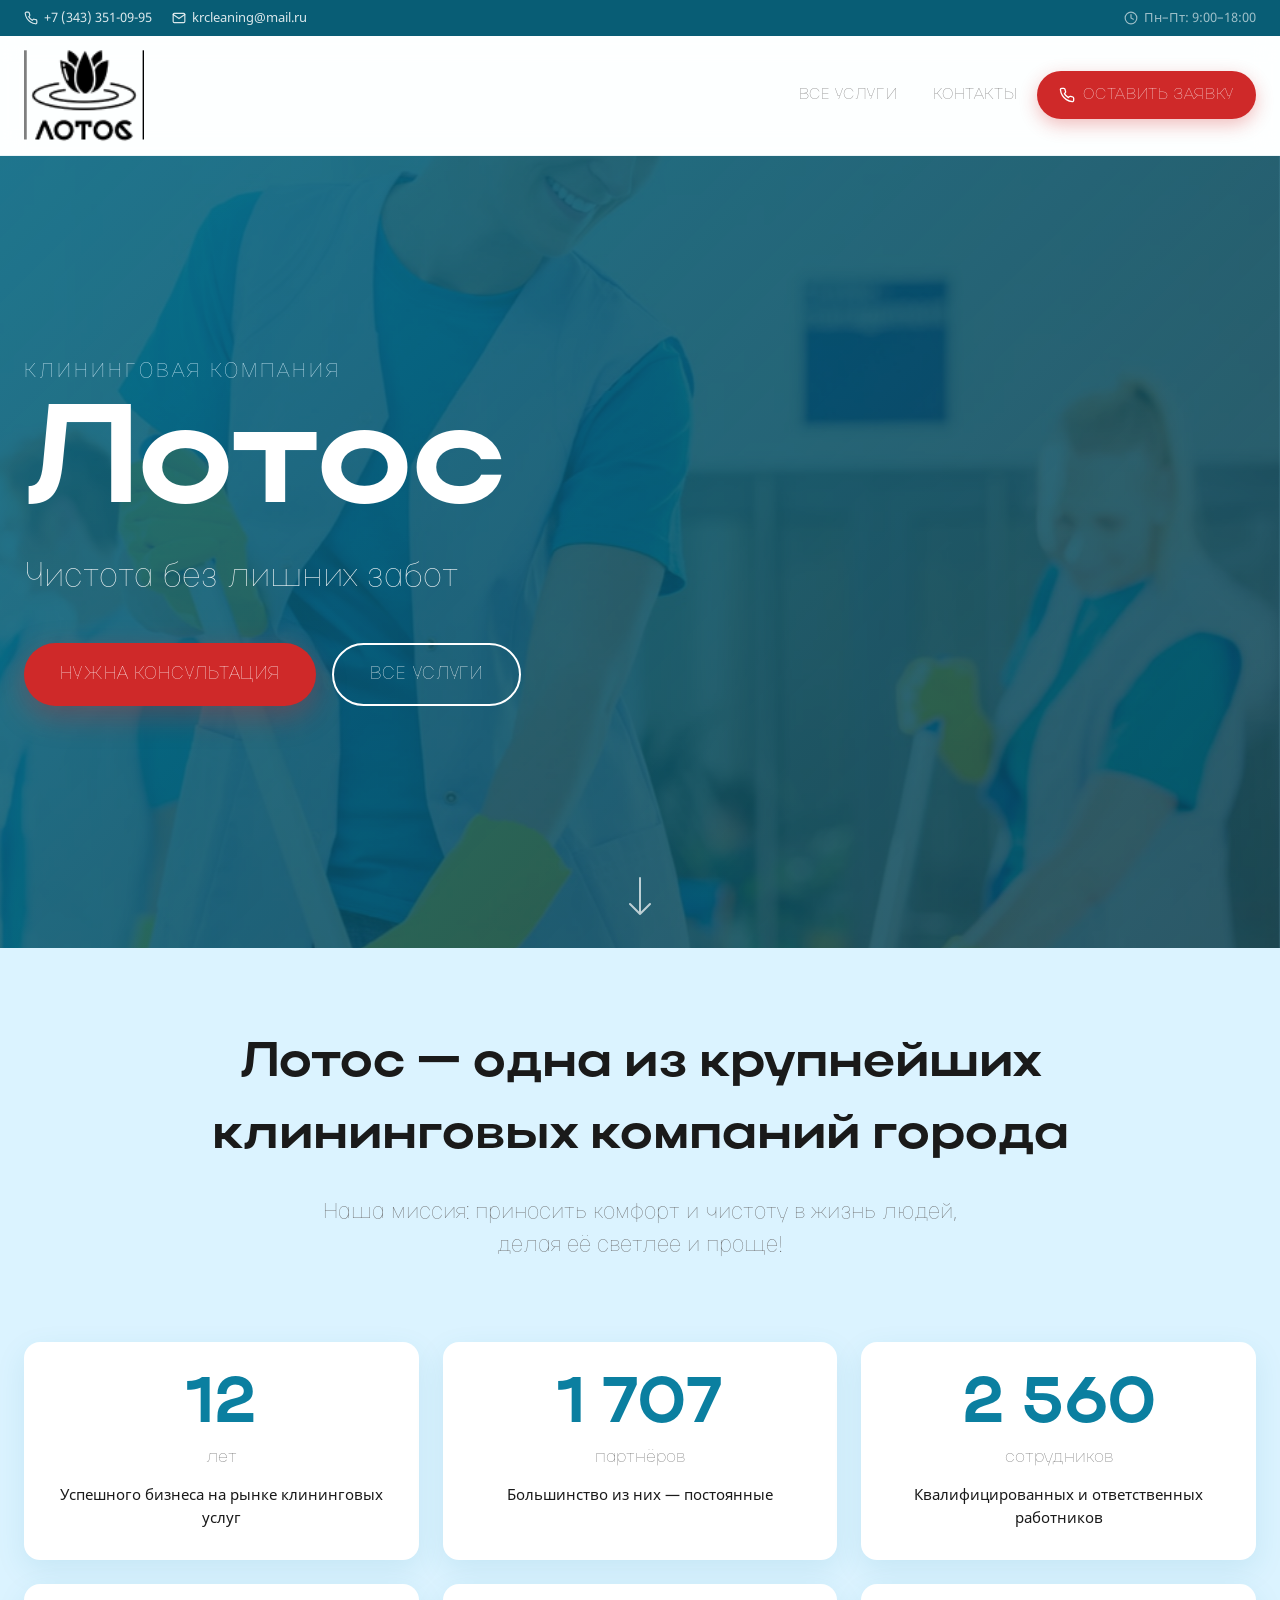
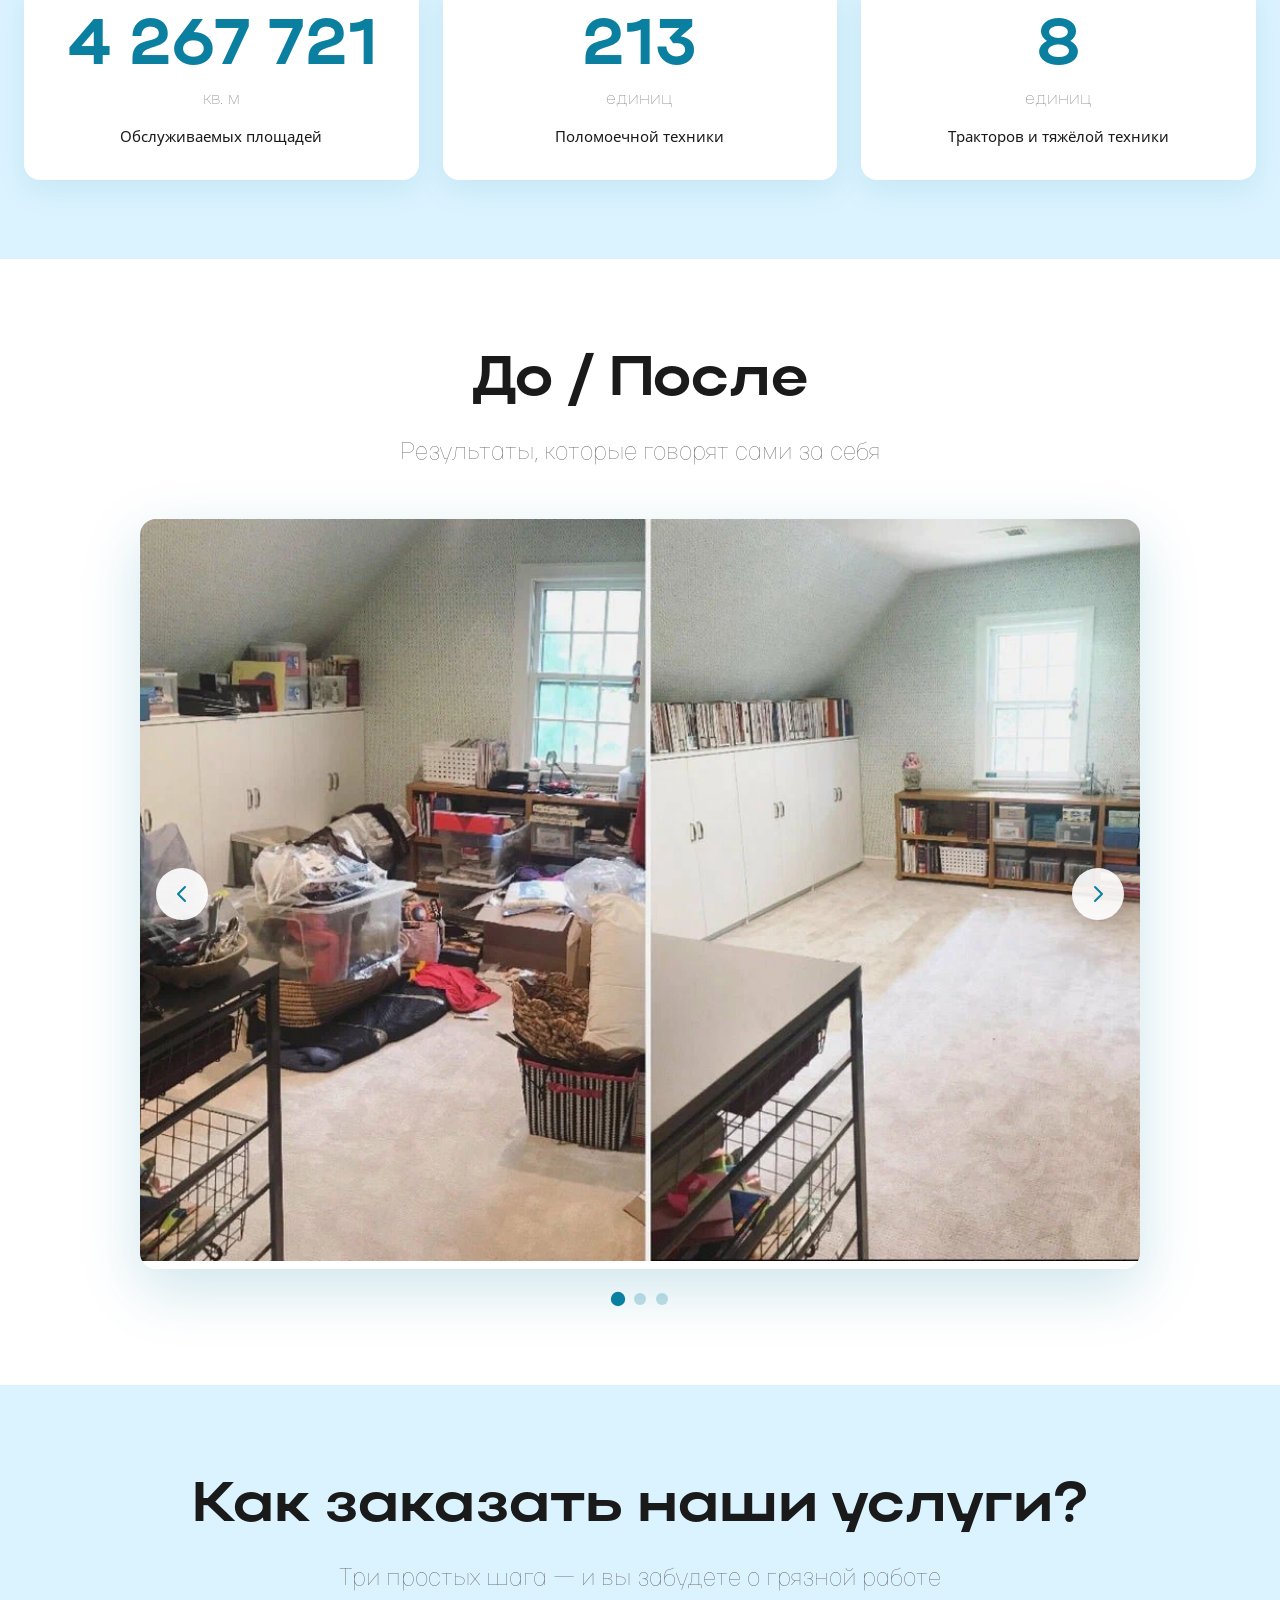
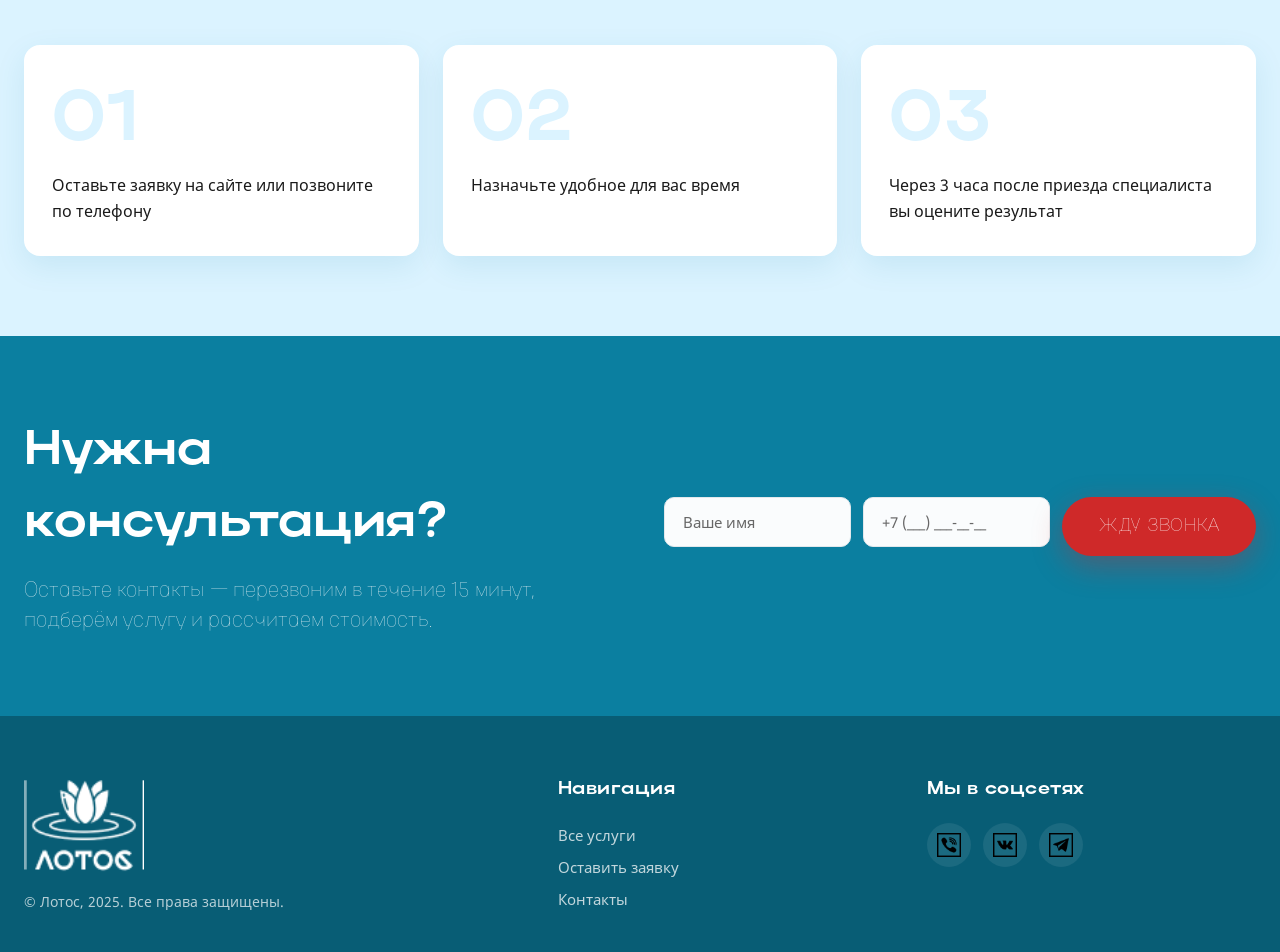
==== index.html @ 022046f8 "Первый коммит: структура проекта" ====
<!DOCTYPE html>
<html lang="ru">
<head>
  <meta charset="UTF-8">
  <meta name="viewport" content="width=device-width, initial-scale=1.0">
  <title>Лотос — клининговая компания</title>
  <meta name="description" content="Клининговая компания «Лотос» — профессиональная уборка квартир, офисов и коммерческих помещений. 15 лет на рынке.">
  <link rel="stylesheet" href="css/reset.css">
  <link rel="stylesheet" href="css/fonts.css">
  <link rel="stylesheet" href="css/style.css">
</head>
<body>

  <div class="topbar">
  <div class="container topbar__inner">
    <div class="topbar__group">
      <a class="topbar__item" href="tel:+73433510995">
        <svg width="14" height="14" viewBox="0 0 24 24" fill="none" xmlns="http://www.w3.org/2000/svg">
          <path d="M22 16.92v3a2 2 0 0 1-2.18 2 19.79 19.79 0 0 1-8.63-3.07 19.5 19.5 0 0 1-6-6 19.79 19.79 0 0 1-3.07-8.67A2 2 0 0 1 4.11 2h3a2 2 0 0 1 2 1.72c.13.96.37 1.9.72 2.81a2 2 0 0 1-.45 2.11L8.09 9.91a16 16 0 0 0 6 6l1.27-1.27a2 2 0 0 1 2.11-.45c.91.35 1.85.59 2.81.72A2 2 0 0 1 22 16.92z" stroke="currentColor" stroke-width="2" stroke-linecap="round" stroke-linejoin="round"/>
        </svg>
        <span>+7 (343) 351-09-95</span>
      </a>
      <a class="topbar__item" href="mailto:krcleaning@mail.ru">
        <svg width="14" height="14" viewBox="0 0 24 24" fill="none" xmlns="http://www.w3.org/2000/svg">
          <path d="M4 4h16c1.1 0 2 .9 2 2v12c0 1.1-.9 2-2 2H4c-1.1 0-2-.9-2-2V6c0-1.1.9-2 2-2z" stroke="currentColor" stroke-width="2" stroke-linecap="round" stroke-linejoin="round"/>
          <path d="M22 6l-10 7L2 6" stroke="currentColor" stroke-width="2" stroke-linecap="round" stroke-linejoin="round"/>
        </svg>
        <span>krcleaning@mail.ru</span>
      </a>
    </div>
    <div class="topbar__group topbar__group--right">
      <span class="topbar__item topbar__item--muted">
        <svg width="14" height="14" viewBox="0 0 24 24" fill="none" xmlns="http://www.w3.org/2000/svg">
          <circle cx="12" cy="12" r="10" stroke="currentColor" stroke-width="2"/>
          <path d="M12 6v6l4 2" stroke="currentColor" stroke-width="2" stroke-linecap="round" stroke-linejoin="round"/>
        </svg>
        <span>Пн–Пт: 9:00–18:00</span>
      </span>
    </div>
  </div>
</div>

<header class="header" data-header>
  <div class="header__inner container">
    <a class="header__logo" href="index.html">
      <img src="img/logo.png" alt="Лотос" width="120" height="44">
    </a>

    <button class="header__burger" type="button" aria-label="Открыть меню" data-burger>
      <span></span><span></span><span></span>
    </button>

    <nav class="header__nav nav" data-nav>
      <ul class="nav__list">
        <li class="nav__item"><a class="nav__link" href="services.html">Все услуги</a></li>
        <li class="nav__item"><a class="nav__link" href="contacts.html">Контакты</a></li>
        <li class="nav__item">
          <a class="nav__link nav__link--cta" href="requests.html">
            <svg width="16" height="16" viewBox="0 0 24 24" fill="none" xmlns="http://www.w3.org/2000/svg">
              <path d="M22 16.92v3a2 2 0 0 1-2.18 2 19.79 19.79 0 0 1-8.63-3.07 19.5 19.5 0 0 1-6-6 19.79 19.79 0 0 1-3.07-8.67A2 2 0 0 1 4.11 2h3a2 2 0 0 1 2 1.72c.13.96.37 1.9.72 2.81a2 2 0 0 1-.45 2.11L8.09 9.91a16 16 0 0 0 6 6l1.27-1.27a2 2 0 0 1 2.11-.45c.91.35 1.85.59 2.81.72A2 2 0 0 1 22 16.92z" stroke="currentColor" stroke-width="2" stroke-linecap="round" stroke-linejoin="round"/>
            </svg>
            Оставить заявку
          </a>
        </li>
      </ul>
    </nav>
  </div>
</header>

  <main>

    <!-- HERO -->
    <section class="hero">
      <div class="hero__bg" data-parallax></div>
      <div class="hero__overlay"></div>

      <div class="hero__inner container">
        <div class="hero__content">
          <p class="hero__label">Клининговая компания</p>
          <h1 class="hero__title">Лотос</h1>
          <p class="hero__subtitle">Чистота без лишних забот</p>

          <div class="hero__actions">
            <a class="btn btn--primary" href="requests.html">Нужна консультация</a>
            <a class="btn btn--outline" href="services.html">Все услуги</a>
          </div>
        </div>
      </div>

      <a class="hero__scroll" href="#about" aria-label="Листайте вниз">
        <svg width="24" height="40" viewBox="0 0 24 40" fill="none" xmlns="http://www.w3.org/2000/svg">
          <path d="M12 2V38M12 38L2 28M12 38L22 28" stroke="currentColor" stroke-width="2" stroke-linecap="round" stroke-linejoin="round"/>
        </svg>
      </a>
    </section>

    <!-- О КОМПАНИИ -->
    <section class="about" id="about" data-reveal>
      <div class="container">
        <h2 class="about__title">
          Лотос — одна из крупнейших клининговых компаний города
        </h2>
        <p class="about__mission">
          Наша миссия: приносить комфорт и чистоту в жизнь людей, делая её светлее и проще!
        </p>
      </div>
    </section>

    <!-- ЦИФРЫ -->
    <section class="stats" data-reveal>
      <div class="container">
        <div class="stats__grid">
          <div class="stats__item">
            <span class="stats__num" data-count="15">0</span>
            <span class="stats__suffix">лет</span>
            <p class="stats__text">Успешного бизнеса на рынке клининговых услуг</p>
          </div>
          <div class="stats__item">
            <span class="stats__num" data-count="2000">0</span>
            <span class="stats__suffix">партнёров</span>
            <p class="stats__text">Большинство из них — постоянные</p>
          </div>
          <div class="stats__item">
            <span class="stats__num" data-count="3000">0</span>
            <span class="stats__suffix">сотрудников</span>
            <p class="stats__text">Квалифицированных и ответственных работников</p>
          </div>
          <div class="stats__item">
            <span class="stats__num" data-count="5000000">0</span>
            <span class="stats__suffix">кв. м</span>
            <p class="stats__text">Обслуживаемых площадей</p>
          </div>
          <div class="stats__item">
            <span class="stats__num" data-count="250">0</span>
            <span class="stats__suffix">единиц</span>
            <p class="stats__text">Поломоечной техники</p>
          </div>
          <div class="stats__item">
            <span class="stats__num" data-count="10">0</span>
            <span class="stats__suffix">единиц</span>
            <p class="stats__text">Тракторов и тяжёлой техники</p>
          </div>
        </div>
      </div>
    </section>

    <!-- ДО / ПОСЛЕ -->
    <section class="cases" id="cases" data-reveal>
      <div class="container">
        <h2 class="section__title">До / После</h2>
        <p class="section__subtitle">Результаты, которые говорят сами за себя</p>

        <div class="slider" data-slider>
          <div class="slider__viewport">
            <div class="slider__track" data-slider-track>
              <div class="slider__slide">
                <img src="img/before-after-1.webp" alt="Результат уборки — пример 1" width="1200" height="600">
              </div>
              <div class="slider__slide">
                <img src="img/before-after-2.webp" alt="Результат уборки — пример 2" width="1200" height="600">
              </div>
              <div class="slider__slide">
                <img src="img/before-after-3.webp" alt="Результат уборки — пример 3" width="1200" height="600">
              </div>
            </div>

            <button class="slider__arrow slider__arrow--prev" type="button" aria-label="Назад" data-slider-prev>
              <svg width="20" height="20" viewBox="0 0 20 20" fill="none" xmlns="http://www.w3.org/2000/svg">
                <path d="M13 3L6 10L13 17" stroke="currentColor" stroke-width="2" stroke-linecap="round" stroke-linejoin="round"/>
              </svg>
            </button>
            <button class="slider__arrow slider__arrow--next" type="button" aria-label="Вперёд" data-slider-next>
              <svg width="20" height="20" viewBox="0 0 20 20" fill="none" xmlns="http://www.w3.org/2000/svg">
                <path d="M7 3L14 10L7 17" stroke="currentColor" stroke-width="2" stroke-linecap="round" stroke-linejoin="round"/>
              </svg>
            </button>
          </div>

          <div class="slider__dots" data-slider-dots>
            <button class="slider__dot slider__dot--active" type="button" data-slide="0" aria-label="Слайд 1"></button>
            <button class="slider__dot" type="button" data-slide="1" aria-label="Слайд 2"></button>
            <button class="slider__dot" type="button" data-slide="2" aria-label="Слайд 3"></button>
          </div>
        </div>
      </div>
    </section>

    <!-- КАК ЗАКАЗАТЬ -->
    <section class="steps" data-reveal>
      <div class="container">
        <h2 class="section__title">Как заказать наши услуги?</h2>
        <p class="section__subtitle">Три простых шага — и вы забудете о грязной работе</p>

        <ol class="steps__list">
          <li class="steps__item">
            <span class="steps__number">01</span>
            <p class="steps__text">
              Оставьте заявку на сайте или позвоните по телефону
            </p>
          </li>
          <li class="steps__item">
            <span class="steps__number">02</span>
            <p class="steps__text">
              Назначьте удобное для вас время
            </p>
          </li>
          <li class="steps__item">
            <span class="steps__number">03</span>
            <p class="steps__text">
              Через 3 часа после приезда специалиста вы оцените результат
            </p>
          </li>
        </ol>
      </div>
    </section>

    <!-- CTA -->
    <section class="cta" data-reveal>
      <div class="container">
        <div class="cta__inner">
          <div class="cta__content">
            <h2 class="cta__title">Нужна консультация?</h2>
            <p class="cta__text">
              Оставьте контакты — перезвоним в течение 15 минут, подберём услугу и рассчитаем стоимость.
            </p>
          </div>

          <form class="cta__form form form--inline" id="callbackForm" novalidate>
            <div class="form__field">
              <input class="form__input" type="text" name="name" placeholder="Ваше имя" autocomplete="name" required>
            </div>
            <div class="form__field">
              <input class="form__input" type="tel" name="phone" placeholder="+7 (___) ___-__-__" autocomplete="tel" required>
            </div>
            <button class="btn btn--primary cta__submit" type="submit">Жду звонка</button>
            <p class="form__message" data-form-message hidden></p>
          </form>
        </div>
      </div>
    </section>

  </main>

  <footer class="footer">
    <div class="container footer__inner">
      <div class="footer__col">
        <a class="footer__logo" href="index.html">
          <img src="img/logo.png" alt="Лотос" width="120" height="52">
        </a>
        <p class="footer__copy">© Лотос, 2025. Все права защищены.</p>
      </div>

      <div class="footer__col">
        <h3 class="footer__heading">Навигация</h3>
        <ul class="footer__list">
          <li><a href="services.html">Все услуги</a></li>
          <li><a href="requests.html">Оставить заявку</a></li>
          <li><a href="contacts.html">Контакты</a></li>
        </ul>
      </div>

      <div class="footer__col">
        <h3 class="footer__heading">Мы в соцсетях</h3>
        <div class="footer__socials">
          <a class="footer__social" href="#" aria-label="WhatsApp">
            <img src="img/whatsapp.png" alt="" width="28" height="28">
          </a>
          <a class="footer__social" href="#" aria-label="ВКонтакте">
            <img src="img/vk.png" alt="" width="28" height="28">
          </a>
          <a class="footer__social" href="#" aria-label="Telegram">
            <img src="img/telegram.png" alt="" width="28" height="28">
          </a>
        </div>
      </div>
    </div>
  </footer>

  <button class="to-top" type="button" aria-label="Наверх" data-to-top>
    <svg width="20" height="20" viewBox="0 0 20 20" fill="none" xmlns="http://www.w3.org/2000/svg">
      <path d="M10 17V3M10 3L3 10M10 3L17 10" stroke="currentColor" stroke-width="2" stroke-linecap="round" stroke-linejoin="round"/>
    </svg>
  </button>

  <script src="js/main.js"></script>
</body>
</html>
---- css/fonts.css ----
@font-face {
  font-family: "Actay Wide";
  src: url("../fonts/actay-wide-bold.otf") format("opentype");
  font-weight: 700;
  font-style: normal;
  font-display: swap;
}

@font-face {
  font-family: "Actay Condensed";
  src: url("../fonts/actay-condensed-thin.otf") format("opentype");
  font-weight: 300;
  font-style: normal;
  font-display: swap;
}

@font-face {
  font-family: "Black";
  src: url("../fonts/black-regular.otf") format("opentype");
  font-weight: 400;
  font-style: normal;
  font-display: swap;
}

@font-face {
  font-family: "Noto Sans";
  src: url("../fonts/noto-sans.ttf") format("truetype");
  font-weight: 400;
  font-style: normal;
  font-display: swap;
}
---- css/style.css ----
/* ===== ПЕРЕМЕННЫЕ ===== */
:root {
  --blue: #0B7FA0;
  --blue-dark: #085d75;
  --blue-light: #DBF3FF;
  --blue-soft: #EAF8FF;
  --red: #CF2929;
  --red-dark: #a81f1f;
  --text: #1a1a1a;
  --text-muted: #676767;
  --white: #ffffff;
  --radius: 16px;
  --radius-sm: 10px;
  --shadow: 0 10px 30px rgba(11, 127, 160, 0.1);
  --shadow-lg: 0 20px 60px rgba(11, 127, 160, 0.2);
  --transition: 0.25s ease;
}

body {
  font-family: "Noto Sans", system-ui, sans-serif;
  color: var(--text);
  background-color: var(--blue-light);
}

.container {
  width: 100%;
  max-width: 1280px;
  margin: 0 auto;
  padding: 0 24px;
}

.section__title {
  font-family: "Actay Wide", sans-serif;
  font-size: clamp(32px, 5vw, 56px);
  font-weight: 700;
  color: var(--text);
  text-align: center;
  margin-bottom: 12px;
}

.section__subtitle {
  font-family: "Actay Condensed", sans-serif;
  font-size: clamp(18px, 2.2vw, 24px);
  font-weight: 300;
  color: var(--text-muted);
  text-align: center;
  margin-bottom: 48px;
}

/* ===== TOPBAR ===== */
.topbar {
  background-color: var(--blue-dark);
  color: rgba(255, 255, 255, 0.85);
  font-size: 13px;
}

.topbar__inner {
  display: flex;
  align-items: center;
  justify-content: space-between;
  gap: 16px;
  padding-top: 8px;
  padding-bottom: 8px;
}

.topbar__group {
  display: flex;
  align-items: center;
  gap: 20px;
}

.topbar__item {
  display: inline-flex;
  align-items: center;
  gap: 6px;
  color: inherit;
  transition: color var(--transition);
}

.topbar__item:hover {
  color: var(--white);
}

.topbar__item--muted {
  color: rgba(255, 255, 255, 0.6);
}

/* ===== HEADER ===== */
.header {
  position: sticky;
  top: 0;
  z-index: 100;
  background-color: rgba(255, 255, 255, 0.95);
  backdrop-filter: blur(12px);
  -webkit-backdrop-filter: blur(12px);
  border-bottom: 1px solid rgba(11, 127, 160, 0.08);
  transition: box-shadow var(--transition), background-color var(--transition);
}

.header--scrolled {
  box-shadow: 0 6px 24px rgba(11, 127, 160, 0.12);
  background-color: rgba(255, 255, 255, 1);
}

.header__inner {
  display: flex;
  align-items: center;
  justify-content: space-between;
  gap: 24px;
  padding-top: 10px;
  padding-bottom: 10px;
}

.header__logo img {
  width: 120px;
  height: auto;
  transition: transform var(--transition);
}

.header__logo:hover img {
  transform: scale(1.04);
}

.header__burger {
  display: none;
  width: 40px;
  height: 40px;
  flex-direction: column;
  align-items: center;
  justify-content: center;
  gap: 5px;
}

.header__burger span {
  display: block;
  width: 26px;
  height: 2px;
  background-color: var(--blue);
  border-radius: 2px;
  transition: transform var(--transition), opacity var(--transition);
}

.header__burger.is-active span:nth-child(1) {
  transform: translateY(7px) rotate(45deg);
}

.header__burger.is-active span:nth-child(2) {
  opacity: 0;
}

.header__burger.is-active span:nth-child(3) {
  transform: translateY(-7px) rotate(-45deg);
}

.nav__list {
  display: flex;
  align-items: center;
  gap: 4px;
}

.nav__link {
  position: relative;
  display: inline-flex;
  align-items: center;
  gap: 8px;
  padding: 10px 16px;
  font-family: "Actay Condensed", sans-serif;
  font-size: 16px;
  font-weight: 300;
  letter-spacing: 0.04em;
  text-transform: uppercase;
  color: var(--text-muted);
  border-radius: 100px;
  transition: color var(--transition), background-color var(--transition);
}

.nav__link:hover {
  color: var(--blue);
  background-color: var(--blue-soft);
}

.nav__link--cta {
  background-color: var(--red);
  color: var(--white);
  padding: 12px 22px;
  box-shadow: 0 6px 18px rgba(207, 41, 41, 0.3);
}

.nav__link--cta:hover {
  background-color: var(--red-dark);
  color: var(--white);
  transform: translateY(-2px);
  box-shadow: 0 10px 24px rgba(207, 41, 41, 0.45);
}

.nav__link--cta svg {
  flex-shrink: 0;
}

/* ===== HERO ===== */
.hero {
  position: relative;
  min-height: 88vh;
  display: flex;
  align-items: center;
  overflow: hidden;
}

.hero__bg {
  position: absolute;
  inset: -10% 0;
  background-image: url("../img/hero-bg.png");
  background-size: cover;
  background-position: center;
  background-repeat: no-repeat;
  z-index: 0;
}

.hero__overlay {
  position: absolute;
  inset: 0;
  background: linear-gradient(135deg, rgba(11, 127, 160, 0.75), rgba(8, 93, 117, 0.5));
  z-index: 1;
}

.hero__inner {
  position: relative;
  z-index: 2;
  padding-top: 80px;
  padding-bottom: 120px;
}

.hero__content {
  max-width: 700px;
}

.hero__label {
  font-family: "Actay Condensed", sans-serif;
  font-size: 20px;
  letter-spacing: 0.15em;
  text-transform: uppercase;
  color: var(--blue-light);
  margin-bottom: 12px;
}

.hero__title {
  font-family: "Actay Wide", sans-serif;
  font-size: clamp(64px, 12vw, 140px);
  font-weight: 700;
  line-height: 0.95;
  color: var(--white);
  margin-bottom: 20px;
}

.hero__subtitle {
  font-family: "Actay Condensed", sans-serif;
  font-size: clamp(22px, 3vw, 34px);
  font-weight: 300;
  color: rgba(255, 255, 255, 0.9);
  margin-bottom: 40px;
}

.hero__actions {
  display: flex;
  flex-wrap: wrap;
  gap: 16px;
}

.hero__scroll {
  position: absolute;
  left: 50%;
  bottom: 32px;
  transform: translateX(-50%);
  z-index: 2;
  color: var(--white);
  opacity: 0.7;
  animation: bounce 2s infinite;
}

.hero__scroll:hover {
  opacity: 1;
}

@keyframes bounce {
  0%, 100% { transform: translateX(-50%) translateY(0); }
  50%      { transform: translateX(-50%) translateY(8px); }
}

/* ===== КНОПКИ ===== */
.btn {
  display: inline-flex;
  align-items: center;
  justify-content: center;
  padding: 16px 36px;
  font-family: "Actay Condensed", sans-serif;
  font-size: 18px;
  font-weight: 300;
  letter-spacing: 0.05em;
  text-transform: uppercase;
  border-radius: 100px;
  cursor: pointer;
  transition: transform var(--transition), box-shadow var(--transition), background-color var(--transition);
}

.btn--primary {
  background-color: var(--red);
  color: var(--white);
  box-shadow: 0 10px 30px rgba(207, 41, 41, 0.35);
}

.btn--primary:hover {
  background-color: var(--red-dark);
  transform: translateY(-3px);
  box-shadow: 0 16px 40px rgba(207, 41, 41, 0.5);
}

.btn--outline {
  background-color: transparent;
  color: var(--white);
  border: 2px solid var(--white);
}

.btn--outline:hover {
  background-color: var(--white);
  color: var(--blue);
}

/* ===== ABOUT ===== */
.about {
  padding: 80px 0 40px;
  background-color: var(--blue-light);
}

.about__title {
  font-family: "Actay Wide", sans-serif;
  font-size: clamp(28px, 4vw, 48px);
  font-weight: 700;
  color: var(--text);
  text-align: center;
  max-width: 900px;
  margin: 0 auto 24px;
}

.about__mission {
  font-family: "Actay Condensed", sans-serif;
  font-size: clamp(18px, 2vw, 22px);
  font-weight: 300;
  color: var(--text-muted);
  text-align: center;
  max-width: 700px;
  margin: 0 auto;
}

/* ===== STATS ===== */
.stats {
  padding: 40px 0 80px;
  background-color: var(--blue-light);
}

.stats__grid {
  display: grid;
  grid-template-columns: repeat(3, 1fr);
  gap: 24px;
}

.stats__item {
  display: flex;
  flex-direction: column;
  align-items: center;
  text-align: center;
  padding: 32px 24px;
  background-color: var(--white);
  border-radius: var(--radius);
  box-shadow: var(--shadow);
  transition: transform var(--transition), box-shadow var(--transition);
}

.stats__item:hover {
  transform: translateY(-6px);
  box-shadow: var(--shadow-lg);
}

.stats__num {
  font-family: "Actay Wide", sans-serif;
  font-size: clamp(40px, 5vw, 64px);
  font-weight: 700;
  color: var(--blue);
  line-height: 1;
}

.stats__suffix {
  font-family: "Actay Condensed", sans-serif;
  font-size: 18px;
  font-weight: 300;
  color: var(--text-muted);
  margin-top: 6px;
  margin-bottom: 12px;
}

.stats__text {
  font-size: 15px;
  line-height: 1.5;
  color: var(--text);
}

/* ===== CASES / SLIDER ===== */
.cases {
  padding: 80px 0;
  background-color: var(--white);
}

.slider {
  position: relative;
  max-width: 1000px;
  margin: 0 auto;
}

.slider__viewport {
  position: relative;
  overflow: hidden;
  border-radius: var(--radius);
  box-shadow: var(--shadow-lg);
}

.slider__track {
  display: flex;
  transition: transform 0.5s ease;
}

.slider__slide {
  flex: 0 0 100%;
  width: 100%;
}

.slider__slide img {
  width: 100%;
  height: auto;
  display: block;
}

.slider__arrow {
  position: absolute;
  top: 50%;
  transform: translateY(-50%);
  z-index: 2;
  display: flex;
  align-items: center;
  justify-content: center;
  width: 52px;
  height: 52px;
  border-radius: 50%;
  background-color: rgba(255, 255, 255, 0.9);
  color: var(--blue);
  box-shadow: 0 6px 20px rgba(0, 0, 0, 0.15);
  transition: background-color var(--transition), color var(--transition);
}

.slider__arrow:hover {
  background-color: var(--blue);
  color: var(--white);
}

.slider__arrow--prev { left: 16px; }
.slider__arrow--next { right: 16px; }

.slider__dots {
  display: flex;
  justify-content: center;
  gap: 10px;
  margin-top: 24px;
}

.slider__dot {
  width: 12px;
  height: 12px;
  border-radius: 50%;
  background-color: rgba(11, 127, 160, 0.25);
  transition: background-color var(--transition), transform var(--transition);
}

.slider__dot--active {
  background-color: var(--blue);
  transform: scale(1.2);
}

/* ===== STEPS ===== */
.steps {
  padding: 80px 0;
  background-color: var(--blue-light);
}

.steps__list {
  display: grid;
  grid-template-columns: repeat(3, 1fr);
  gap: 24px;
  list-style: none;
  counter-reset: steps;
}

.steps__item {
  position: relative;
  padding: 40px 28px 32px;
  background-color: var(--white);
  border-radius: var(--radius);
  box-shadow: var(--shadow);
  transition: transform var(--transition), box-shadow var(--transition);
}

.steps__item:hover {
  transform: translateY(-6px);
  box-shadow: var(--shadow-lg);
}

.steps__number {
  font-family: "Actay Wide", sans-serif;
  font-size: 72px;
  font-weight: 700;
  line-height: 1;
  color: var(--blue-light);
  display: block;
  margin-bottom: 16px;
}

.steps__text {
  font-size: 16px;
  line-height: 1.6;
  color: var(--text);
}

/* ===== CTA ===== */
.cta {
  padding: 80px 0;
  background-color: var(--blue);
  color: var(--white);
}

.cta__inner {
  display: grid;
  grid-template-columns: 1fr 1fr;
  gap: 48px;
  align-items: center;
}

.cta__title {
  font-family: "Actay Wide", sans-serif;
  font-size: clamp(32px, 4vw, 48px);
  font-weight: 700;
  margin-bottom: 16px;
}

.cta__text {
  font-family: "Actay Condensed", sans-serif;
  font-size: 20px;
  font-weight: 300;
  line-height: 1.5;
  color: rgba(255, 255, 255, 0.85);
}

/* ===== ФОРМА ===== */
.form {
  display: flex;
  flex-direction: column;
  gap: 12px;
}

.form--inline {
  display: grid;
  grid-template-columns: 1fr 1fr auto;
  gap: 12px;
  align-items: start;
}

.form__field {
  display: flex;
  flex-direction: column;
  gap: 6px;
}

.form__input {
  width: 100%;
  padding: 16px 20px;
  font-family: inherit;
  font-size: 16px;
  color: var(--text);
  background-color: var(--white);
  border: 2px solid transparent;
  border-radius: 100px;
  transition: border-color var(--transition), box-shadow var(--transition);
}

.form__input::placeholder {
  color: var(--text-muted);
}

.form__input:focus {
  outline: none;
  border-color: var(--blue-light);
  box-shadow: 0 0 0 4px rgba(219, 243, 255, 0.3);
}

.cta__submit {
  min-height: 56px;
  white-space: nowrap;
}

.form__message {
  grid-column: 1 / -1;
  padding: 14px 20px;
  border-radius: var(--radius-sm);
  font-size: 15px;
  text-align: center;
}

.form__message--success {
  background-color: rgba(255, 255, 255, 0.15);
  color: var(--white);
}

.form__message--error {
  background-color: rgba(207, 41, 41, 0.25);
  color: var(--white);
}

/* ===== PAGE HEAD ===== */
.page-head {
  padding: 64px 0 40px;
  background-color: var(--blue-light);
  text-align: center;
}

.page-head__title {
  font-family: "Actay Wide", sans-serif;
  font-size: clamp(36px, 5vw, 64px);
  font-weight: 700;
  color: var(--text);
  margin-bottom: 12px;
}

.page-head__subtitle {
  font-family: "Actay Condensed", sans-serif;
  font-size: clamp(18px, 2vw, 22px);
  font-weight: 300;
  color: var(--text-muted);
  max-width: 640px;
  margin: 0 auto;
}

/* ===== SERVICES ===== */
.services {
  padding: 40px 0 80px;
  background-color: var(--blue-light);
}

.services__filters {
  display: flex;
  flex-wrap: wrap;
  justify-content: center;
  gap: 10px;
  margin-bottom: 20px;
}

.services__filter {
  padding: 10px 22px;
  font-family: "Actay Condensed", sans-serif;
  font-size: 16px;
  font-weight: 300;
  letter-spacing: 0.03em;
  text-transform: uppercase;
  color: var(--blue);
  background-color: rgba(255, 255, 255, 0.7);
  border-radius: 100px;
  transition: background-color var(--transition), color var(--transition);
}

.services__filter:hover {
  background-color: var(--white);
}

.services__filter--active {
  background-color: var(--blue);
  color: var(--white);
}

.services__count {
  text-align: center;
  font-size: 14px;
  color: var(--text-muted);
  margin-bottom: 32px;
}

.services__grid {
  display: grid;
  grid-template-columns: repeat(auto-fill, minmax(320px, 1fr));
  gap: 28px;
}


/* ===== CONTACTS ===== */
.contacts {
  padding: 40px 0 80px;
  background-color: var(--blue-light);
}

.contacts__grid {
  display: grid;
  grid-template-columns: 1fr 1fr;
  gap: 48px;
  margin-bottom: 48px;
}

.contacts__col {
  display: flex;
  flex-direction: column;
  gap: 8px;
}

.contacts__subtitle {
  font-family: "Actay Wide", sans-serif;
  font-size: 22px;
  font-weight: 700;
  color: var(--blue);
  margin-top: 12px;
  margin-bottom: 6px;
}

.contacts__subtitle:first-child {
  margin-top: 0;
}

.contacts__address {
  font-style: normal;
  font-size: 16px;
  line-height: 1.6;
  color: var(--text);
  margin-bottom: 12px;
}

.contacts__address p {
  margin-bottom: 4px;
}

.contacts__list {
  display: flex;
  flex-direction: column;
  gap: 8px;
  list-style: none;
}

.contacts__item {
  display: flex;
  flex-wrap: wrap;
  gap: 6px;
  font-size: 16px;
}

.contacts__label {
  color: var(--text-muted);
}

.contacts__link {
  color: var(--blue);
  font-weight: 700;
  border-bottom: 1px solid transparent;
  transition: border-color var(--transition), color var(--transition);
}

.contacts__link:hover {
  color: var(--blue-dark);
  border-bottom-color: var(--blue-dark);
}

.contacts__socials {
  display: flex;
  gap: 12px;
  margin-top: 4px;
}

.contacts__social {
  display: flex;
  align-items: center;
  justify-content: center;
  width: 44px;
  height: 44px;
  border-radius: 50%;
  background-color: var(--white);
  box-shadow: var(--shadow);
  transition: transform var(--transition), box-shadow var(--transition);
}

.contacts__social:hover {
  transform: translateY(-3px);
  box-shadow: var(--shadow-lg);
}

.contacts__social img {
  width: 24px;
  height: 24px;
  object-fit: contain;
}

.contacts__requisites {
  display: grid;
  grid-template-columns: auto 1fr;
  gap: 8px 20px;
  font-size: 15px;
  line-height: 1.5;
}

.contacts__requisites dt {
  color: var(--text-muted);
}

.contacts__requisites dd {
  color: var(--text);
}

.contacts__map {
  border-radius: var(--radius);
  overflow: hidden;
  box-shadow: var(--shadow);
  background-color: var(--white);
}

.contacts__map-frame {
  display: block;
  width: 100%;
  height: 440px;
  border: 0;
}


/* ===== REQUESTS ===== */
.requests {
  padding: 40px 0 80px;
  background-color: var(--blue-light);
}

.requests .container {
  display: grid;
  grid-template-columns: 1fr 1.4fr;
  gap: 48px;
  align-items: start;
}

.requests__info {
  position: sticky;
  top: 120px;
}

.requests__info-title {
  font-family: "Actay Wide", sans-serif;
  font-size: clamp(24px, 3vw, 32px);
  font-weight: 700;
  color: var(--text);
  margin-bottom: 16px;
}

.requests__info-text {
  font-size: 16px;
  line-height: 1.7;
  color: var(--text-muted);
  margin-bottom: 32px;
}

.requests__contacts {
  display: flex;
  flex-direction: column;
  gap: 14px;
  list-style: none;
}

.requests__contact {
  display: flex;
  flex-direction: column;
  gap: 2px;
  font-size: 16px;
}

.requests__label {
  font-family: "Actay Condensed", sans-serif;
  font-size: 14px;
  font-weight: 300;
  letter-spacing: 0.05em;
  text-transform: uppercase;
  color: var(--text-muted);
}

.requests__link {
  font-size: 18px;
  font-weight: 700;
  color: var(--blue);
  border-bottom: 1px solid transparent;
  transition: border-color var(--transition), color var(--transition);
}

.requests__link:hover {
  color: var(--blue-dark);
  border-bottom-color: var(--blue-dark);
}

.requests__forms {
  display: grid;
  gap: 32px;
}

/* ===== REQUEST FORM ===== */
.request-form {
  background-color: var(--white);
  border-radius: var(--radius);
  padding: 40px;
  box-shadow: var(--shadow);
  transition: box-shadow var(--transition);
}

.request-form:hover {
  box-shadow: var(--shadow-lg);
}

.request-form__title {
  font-family: "Actay Wide", sans-serif;
  font-size: 26px;
  font-weight: 700;
  color: var(--text);
  margin-bottom: 8px;
}

.request-form__desc {
  font-size: 15px;
  color: var(--text-muted);
  margin-bottom: 24px;
}

/* Дополнения к общим стилям формы */
.form__label {
  font-family: "Noto Sans", sans-serif;
  font-size: 14px;
  font-weight: 400;
  color: var(--text);
  margin-bottom: 6px;
}

.form__input {
  padding: 14px 18px;
  font-size: 15px;
  border: 1px solid #e2e8ec;
  border-radius: var(--radius-sm);
  background-color: #fafcfd;
  transition: border-color var(--transition), box-shadow var(--transition), background-color var(--transition);
}

.form__input:focus {
  outline: none;
  border-color: var(--blue);
  background-color: var(--white);
  box-shadow: 0 0 0 4px rgba(11, 127, 160, 0.1);
}

.form__input:invalid:not(:placeholder-shown):not(select) {
  border-color: #e57373;
}

.form__select {
  appearance: none;
  background-image: url("data:image/svg+xml;charset=UTF-8,%3Csvg xmlns='http://www.w3.org/2000/svg' width='14' height='9' viewBox='0 0 14 9'%3E%3Cpath d='M1 1l6 6 6-6' stroke='%230B7FA0' stroke-width='2' fill='none' stroke-linecap='round'/%3E%3C/svg%3E");
  background-repeat: no-repeat;
  background-position: right 16px center;
  padding-right: 44px;
  cursor: pointer;
}

.form__textarea {
  min-height: 100px;
  resize: vertical;
  font-family: inherit;
}

.form__submit {
  width: 100%;
  margin-top: 8px;
}

.form__message {
  margin-top: 16px;
  padding: 14px 18px;
  border-radius: var(--radius-sm);
  font-size: 15px;
  text-align: center;
}

.form__message--success {
  background-color: rgba(11, 127, 160, 0.1);
  color: var(--blue-dark);
}

.form__message--error {
  background-color: rgba(207, 41, 41, 0.1);
  color: var(--red-dark);
}

/* ===== SERVICE CARD ===== */
.service-card {
  display: flex;
  flex-direction: column;
  background-color: var(--white);
  border-radius: var(--radius);
  overflow: hidden;
  box-shadow: var(--shadow);
  transition: transform var(--transition), box-shadow var(--transition);
}

.service-card:hover {
  transform: translateY(-8px);
  box-shadow: var(--shadow-lg);
}

.service-card.is-hidden {
  display: none;
}

.service-card__img {
  width: 100%;
  height: 220px;
  object-fit: cover;
  transition: transform 0.4s ease;
}

.service-card:hover .service-card__img {
  transform: scale(1.06);
}

.service-card__body {
  display: flex;
  flex-direction: column;
  flex: 1;
  padding: 24px 28px 28px;
}

.service-card__title {
  font-family: "Actay Wide", sans-serif;
  font-size: 20px;
  font-weight: 700;
  line-height: 1.3;
  color: var(--text);
  margin-bottom: 12px;
}

.service-card__price {
  display: inline-block;
  align-self: flex-start;
  padding: 6px 14px;
  font-family: "Actay Condensed", sans-serif;
  font-size: 16px;
  font-weight: 300;
  letter-spacing: 0.03em;
  color: var(--white);
  background-color: var(--blue);
  border-radius: 100px;
  margin-bottom: 16px;
}

.service-card__text {
  font-size: 15px;
  line-height: 1.6;
  color: var(--text-muted);
  margin-bottom: 20px;
  flex: 1;
}

.service-card__link {
  align-self: flex-start;
  display: inline-flex;
  align-items: center;
  gap: 6px;
  font-family: "Actay Condensed", sans-serif;
  font-size: 16px;
  font-weight: 300;
  letter-spacing: 0.05em;
  text-transform: uppercase;
  color: var(--red);
  padding-bottom: 2px;
  border-bottom: 1px solid transparent;
  transition: border-color var(--transition), color var(--transition);
}

.service-card__link::after {
  content: "→";
  transition: transform var(--transition);
}

.service-card__link:hover {
  border-bottom-color: var(--red);
}

.service-card__link:hover::after {
  transform: translateX(4px);
}

/* ===== FOOTER ===== */
.footer {
  padding: 60px 0 40px;
  background-color: var(--blue-dark);
  color: var(--white);
}

.footer__inner {
  display: grid;
  grid-template-columns: 1.5fr 1fr 1fr;
  gap: 40px;
}

.footer__col {
  display: flex;
  flex-direction: column;
  gap: 16px;
}

.footer__logo img {
  width: 120px;
  height: auto;
  filter: brightness(0) invert(1);
}

.footer__copy {
  font-size: 14px;
  color: rgba(255, 255, 255, 0.7);
}

.footer__heading {
  font-family: "Actay Wide", sans-serif;
  font-size: 18px;
  font-weight: 700;
  letter-spacing: 0.03em;
  margin-bottom: 4px;
}

.footer__list {
  display: flex;
  flex-direction: column;
  gap: 8px;
  list-style: none;
}

.footer__list a {
  font-size: 15px;
  color: rgba(255, 255, 255, 0.75);
  transition: color var(--transition);
}

.footer__list a:hover {
  color: var(--white);
}

.footer__socials {
  display: flex;
  gap: 12px;
}

.footer__social {
  display: flex;
  align-items: center;
  justify-content: center;
  width: 44px;
  height: 44px;
  border-radius: 50%;
  background-color: rgba(255, 255, 255, 0.08);
  transition: background-color var(--transition), transform var(--transition);
}

.footer__social:hover {
  background-color: var(--blue);
  transform: translateY(-3px);
}

.footer__social img {
  width: 24px;
  height: 24px;
  object-fit: contain;
}

/* ===== SCROLL REVEAL ===== */
[data-reveal] {
  opacity: 0;
  transform: translateY(40px);
  transition: opacity 0.7s ease, transform 0.7s ease;
  will-change: opacity, transform;
}

[data-reveal].is-visible {
  opacity: 1;
  transform: translateY(0);
}

/* ===== TO TOP ===== */
.to-top {
  position: fixed;
  right: 24px;
  bottom: 24px;
  z-index: 90;
  display: flex;
  align-items: center;
  justify-content: center;
  width: 52px;
  height: 52px;
  border-radius: 50%;
  background-color: var(--blue);
  color: var(--white);
  box-shadow: 0 8px 24px rgba(11, 127, 160, 0.4);
  opacity: 0;
  visibility: hidden;
  transform: translateY(20px);
  transition: opacity 0.3s ease, visibility 0.3s ease, transform 0.3s ease, background-color 0.25s ease;
}

.to-top.is-visible {
  opacity: 1;
  visibility: visible;
  transform: translateY(0);
}

.to-top:hover {
  background-color: var(--blue-dark);
  transform: translateY(-4px);
}

/* ===== NO-SCROLL ===== */
.no-scroll {
  overflow: hidden;
}

/* ===== ПАРАЛЛАКС ===== */
@media (prefers-reduced-motion: no-preference) {
  .hero__bg {
    will-change: transform;
  }
}

/* ===== АДАПТИВ: 1024 ===== */
@media (max-width: 1024px) {
  .stats__grid {
    grid-template-columns: repeat(2, 1fr);
  }

  .steps__list {
    grid-template-columns: 1fr;
  }

  .cta__inner {
    grid-template-columns: 1fr;
    gap: 32px;
  }

  .form--inline {
    grid-template-columns: 1fr;
  }

  .footer__inner {
    grid-template-columns: 1fr 1fr;
  }
}


/* ===== АДАПТИВ: 768 ===== */
@media (max-width: 768px) {
  .header__burger {
    display: flex;
  }

  .requests {
    padding: 24px 0 56px;
  }

  .requests .container {
    grid-template-columns: 1fr;
    gap: 32px;
  }

  .requests__info {
    position: static;
  }

  .request-form {
    padding: 24px 20px;
  }

  .request-form__title {
    font-size: 22px;
  }

    .contacts {
    padding: 24px 0 56px;
  }

  .contacts__grid {
    grid-template-columns: 1fr;
    gap: 32px;
    margin-bottom: 32px;
  }

  .contacts__requisites {
    grid-template-columns: 1fr;
    gap: 2px;
  }

  .contacts__requisites dd {
    margin-bottom: 10px;
  }

  .contacts__map-frame {
    height: 320px;
  }
    .topbar {
    display: none;
  }

  .header__logo img {
    width: 100px;
  }

  .header__inner {
    padding-top: 8px;
    padding-bottom: 8px;
  }

  .nav__link--cta {
    justify-content: center;
    width: 100%;
  }

  .header__nav {
    position: fixed;
    top: 0;
    right: 0;
    width: min(320px, 85vw);
    height: 100vh;
    background-color: var(--white);
    padding: 96px 24px 40px;
    transform: translateX(100%);
    transition: transform 0.35s ease;
    box-shadow: -10px 0 40px rgba(0, 0, 0, 0.15);
    overflow-y: auto;
  }

  .header__nav.is-open {
    transform: translateX(0);
  }

  .nav__list {
    flex-direction: column;
    align-items: stretch;
    gap: 6px;
  }

  .nav__link {
    display: block;
    padding: 14px 18px;
    font-size: 18px;
  }

  .hero {
    min-height: 70vh;
  }

  .hero__inner {
    padding-top: 60px;
    padding-bottom: 100px;
  }

  .hero__actions {
    flex-direction: column;
    align-items: stretch;
  }

  .btn {
    width: 100%;
  }

  .about,
  .stats,
  .cases,
  .steps,
  .cta {
    padding: 56px 0;
  }

  .stats__grid {
    grid-template-columns: 1fr;
    gap: 16px;
  }

  .stats__item {
    padding: 24px 20px;
  }

  .slider__arrow {
    width: 44px;
    height: 44px;
  }

  .slider__arrow--prev { left: 8px; }
  .slider__arrow--next { right: 8px; }

  .steps__number {
    font-size: 56px;
  }

  .footer {
    padding: 48px 0 32px;
  }

  .footer__inner {
    grid-template-columns: 1fr;
    gap: 32px;
  }

  .to-top {
    right: 16px;
    bottom: 16px;
    width: 44px;
    height: 44px;
  }

    .page-head {
    padding: 40px 0 24px;
  }

  .services {
    padding: 24px 0 56px;
  }

  .services__filters {
    gap: 8px;
  }

  .services__filter {
    padding: 8px 16px;
    font-size: 13px;
  }

  .services__grid {
    grid-template-columns: 1fr;
    gap: 20px;
  }

  .service-card__img {
    height: 180px;
  }

  .service-card__body {
    padding: 20px 22px 24px;
  }

}

/* ===== АДАПТИВ: 480 ===== */
@media (max-width: 480px) {
  .container {
    padding: 0 16px;
  }

  .header__logo img {
    width: 110px;
  }

  .stats__num {
    font-size: 36px;
  }
}

/* ===== УВАЖАЙ НАСТРОЙКИ ===== */
@media (prefers-reduced-motion: reduce) {
  [data-reveal] {
    opacity: 1;
    transform: none;
    transition: none;
  }

  .hero__scroll {
    animation: none;
  }

  .hero__bg {
    transform: none !important;
  }
}
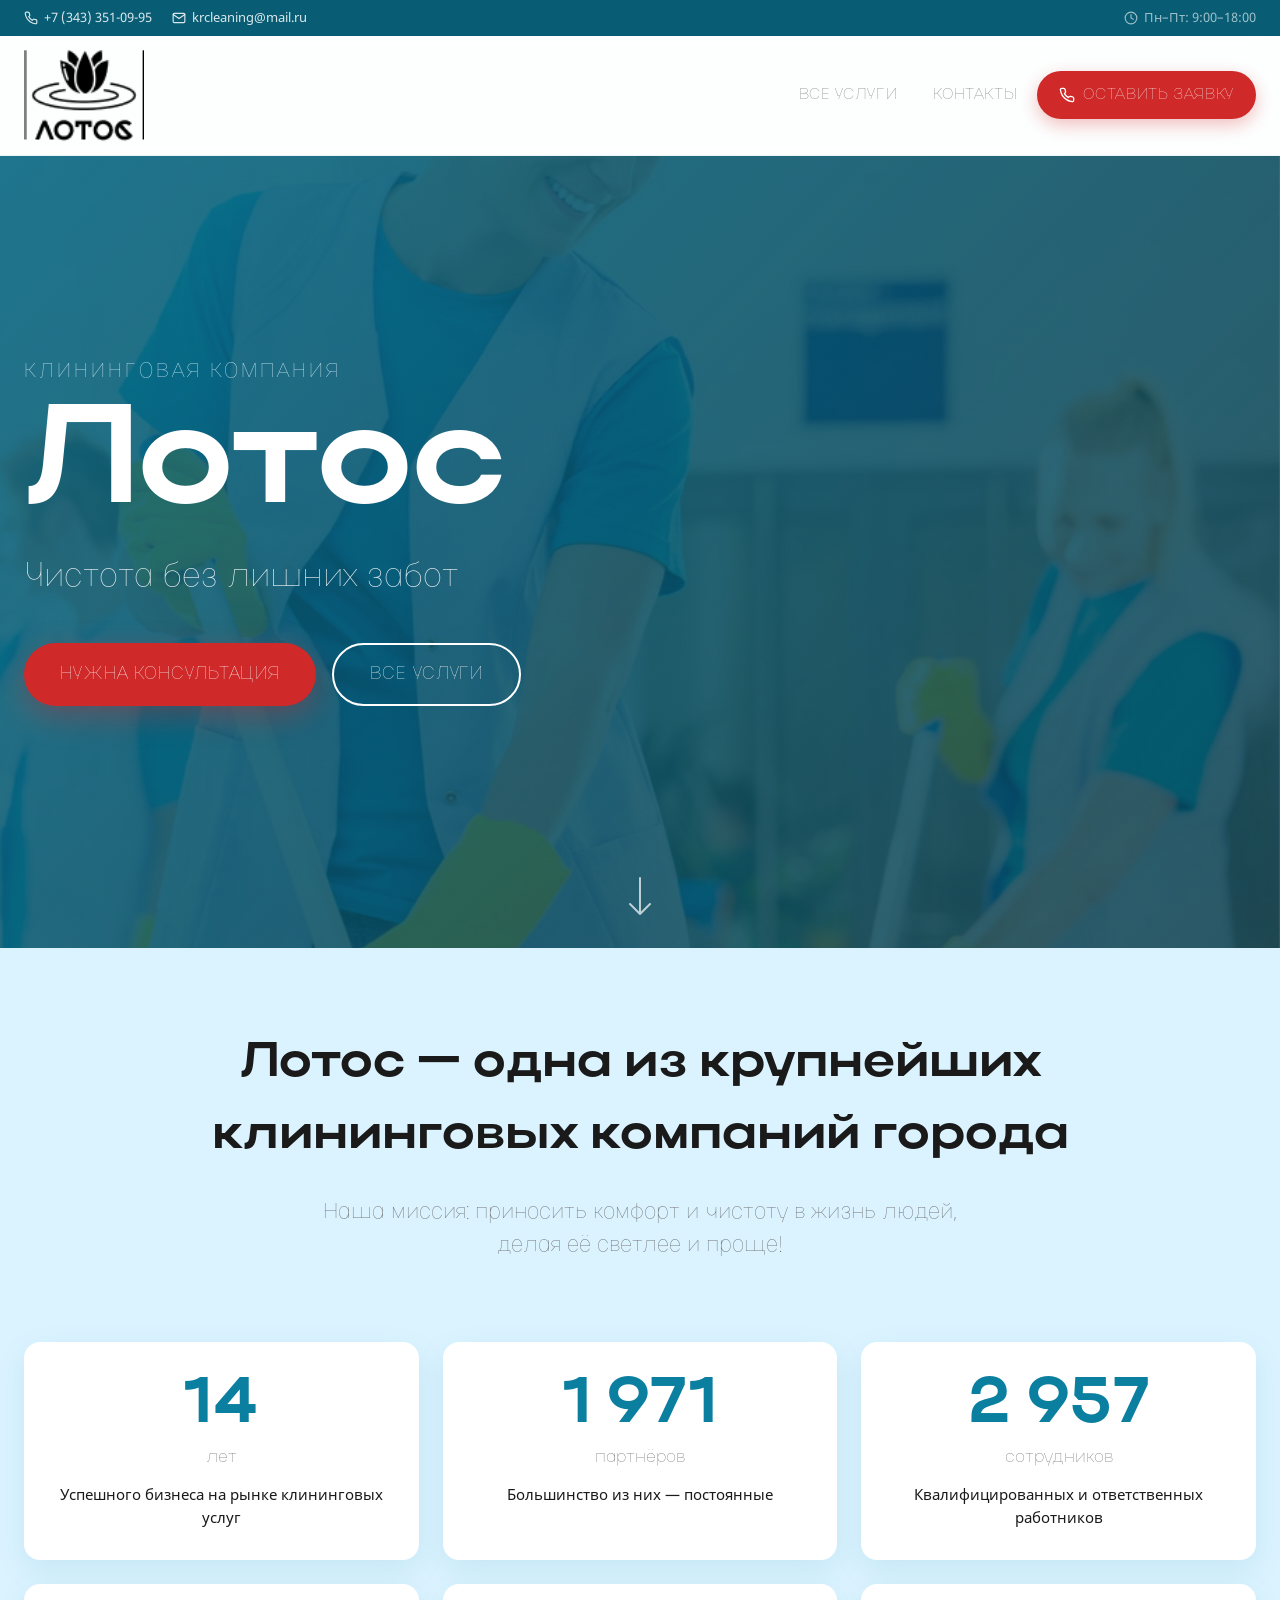
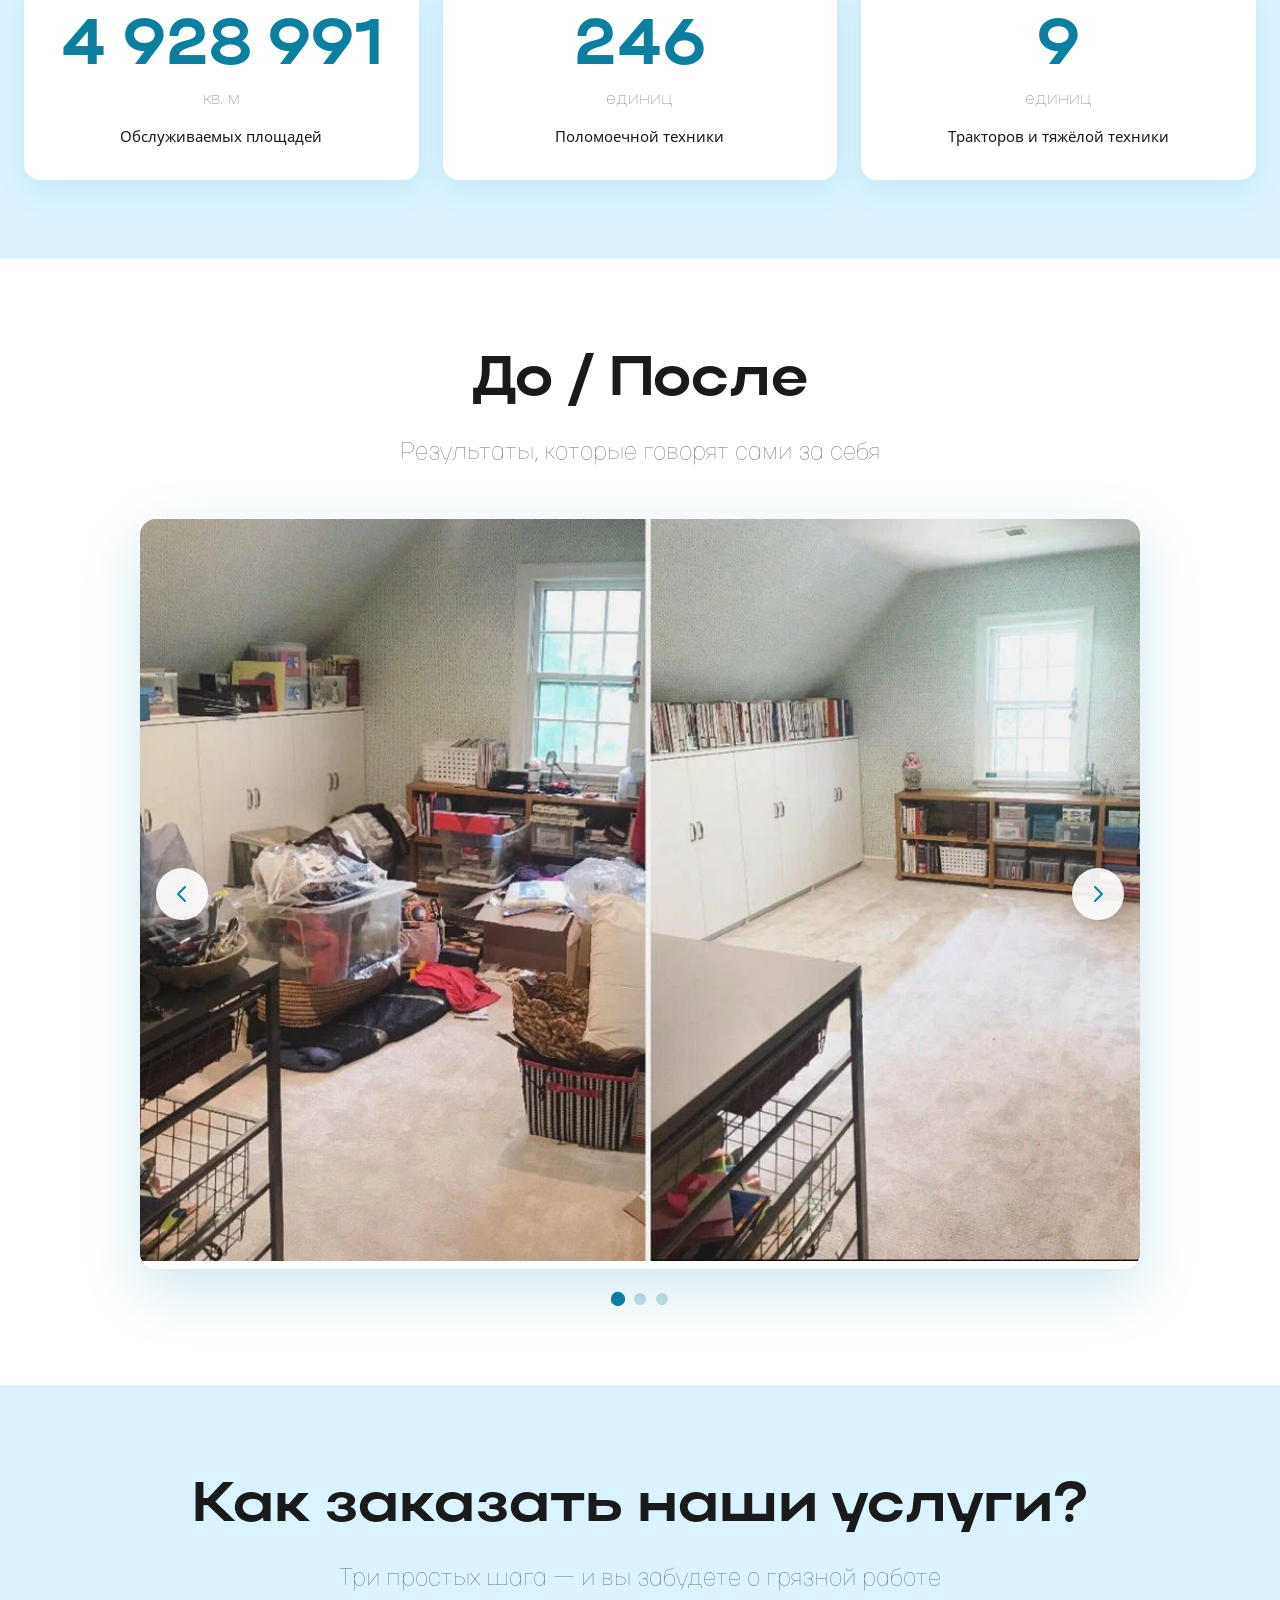
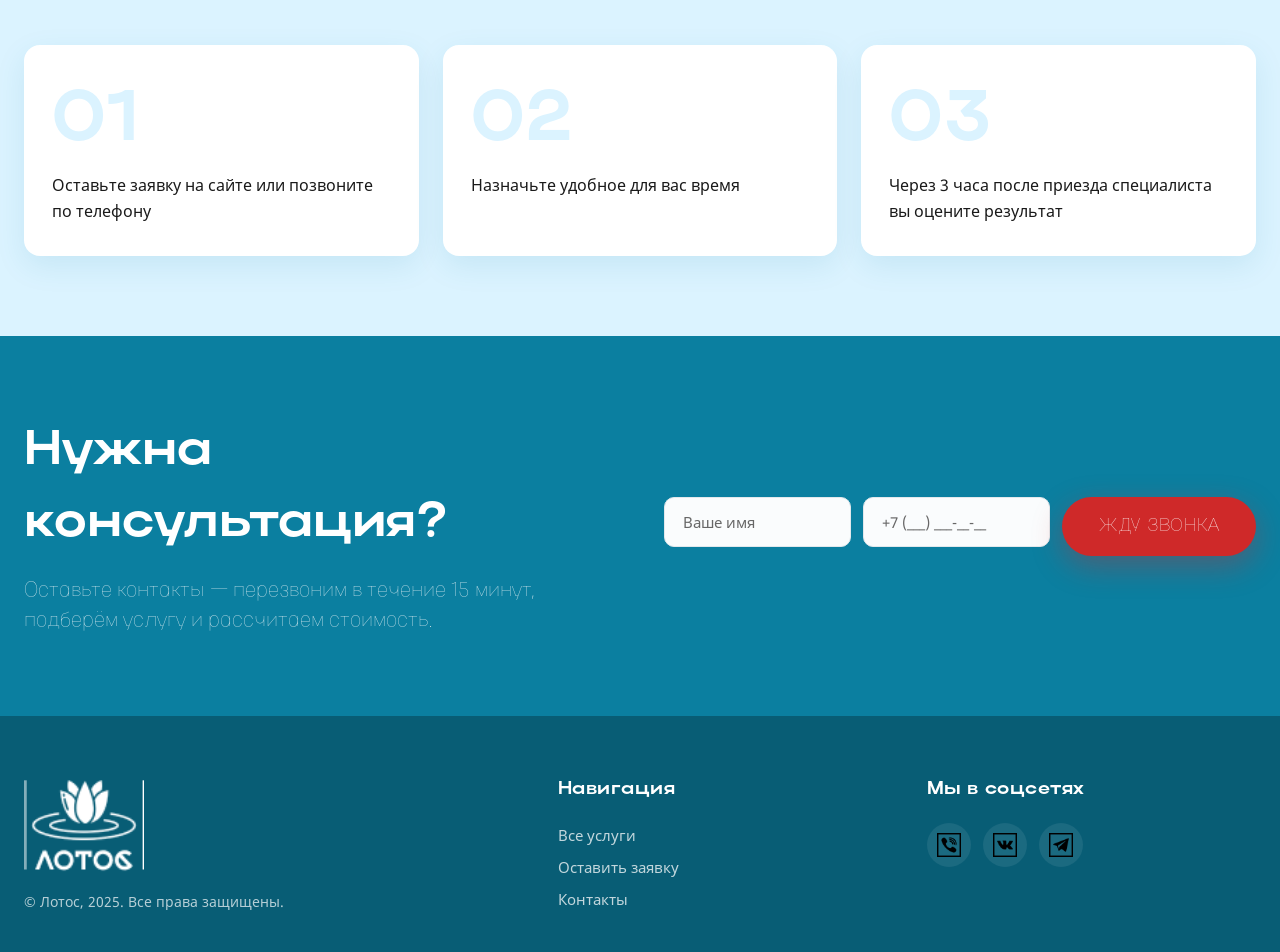
==== commit 32abcb04: "/" ====
--- a/index.html
+++ b/index.html
@@ -64,6 +64,7 @@
         </li>
       </ul>
     </nav>
+    <div class="header__overlay" data-overlay></div>
   </div>
 </header>
 
--- a/css/style.css
+++ b/css/style.css
@@ -1222,6 +1222,25 @@
   transform: translateY(-4px);
 }
 
+.header__overlay {
+  position: fixed;
+  inset: 0;
+  z-index: 85;
+  background-color: rgba(0, 0, 0, 0.5);
+  opacity: 0;
+  visibility: hidden;
+  transition: opacity 0.3s ease, visibility 0.3s ease;
+}
+
+.header__overlay.is-visible {
+  opacity: 1;
+  visibility: visible;
+}
+
+body.no-scroll {
+  overflow: hidden;
+}
+
 /* ===== NO-SCROLL ===== */
 .no-scroll {
   overflow: hidden;
@@ -1234,7 +1253,12 @@
   }
 }
 
-/* ===== АДАПТИВ: 1024 ===== */
+
+/* ============================================================
+   АДАПТИВ
+   ============================================================ */
+
+/* ===== Планшеты: ≤ 1024px ===== */
 @media (max-width: 1024px) {
   .stats__grid {
     grid-template-columns: repeat(2, 1fr);
@@ -1242,6 +1266,7 @@
 
   .steps__list {
     grid-template-columns: 1fr;
+    gap: 20px;
   }
 
   .cta__inner {
@@ -1255,20 +1280,301 @@
 
   .footer__inner {
     grid-template-columns: 1fr 1fr;
-  }
-}
-
-
-/* ===== АДАПТИВ: 768 ===== */
+    gap: 32px;
+  }
+}
+
+/* ===== Мобильные: ≤ 768px ===== */
 @media (max-width: 768px) {
+  /* Глобально отключаем горизонтальный скролл от выезжающего меню */
+  html,
+  body {
+    overflow-x: clip;
+  }
+
+  /* ===== TOPBAR ===== */
+  .topbar {
+    display: none;
+  }
+
+  /* ===== HEADER ===== */
+  .header__inner {
+    padding-top: 8px;
+    padding-bottom: 8px;
+  }
+
+  .header__logo img {
+    width: 100px;
+  }
+
   .header__burger {
     display: flex;
-  }
-
-  .requests {
-    padding: 24px 0 56px;
-  }
-
+    position: relative;
+    z-index: 130;
+  }
+
+  /* ===== ВЫЕЗЖАЮЩЕЕ МЕНЮ ===== */
+  .header__nav {
+    position: fixed;
+    top: 0;
+    right: 0;
+    z-index: 90;
+    width: min(320px, 85vw);
+    height: 100vh;
+    padding: 80px 24px 40px;
+    background-color: var(--white);
+    transform: translateX(100%);
+    visibility: hidden;
+    transition: transform 0.35s ease, visibility 0.35s ease;
+    box-shadow: -10px 0 40px rgba(0, 0, 0, 0.15);
+    overflow-y: auto;
+    overscroll-behavior: contain;
+  }
+
+  .header__nav.is-open {
+    transform: translateX(0);
+    visibility: visible;
+  }
+
+  .nav__list {
+    flex-direction: column;
+    align-items: stretch;
+    gap: 6px;
+  }
+
+  .nav__link {
+    display: flex;
+    justify-content: flex-start;
+    padding: 14px 18px;
+    font-size: 16px;
+    border-radius: var(--radius-sm);
+    color: var(--text);
+    text-transform: none;
+    letter-spacing: 0;
+  }
+
+  .nav__link--active {
+    color: var(--blue);
+    background-color: var(--blue-soft);
+  }
+
+  .nav__link--cta {
+    justify-content: center;
+    width: 100%;
+    margin-top: 8px;
+    color: var(--white);
+    text-transform: uppercase;
+    letter-spacing: 0.04em;
+  }
+
+  /* ===== HERO ===== */
+  .hero {
+    min-height: 70vh;
+  }
+
+  .hero__inner {
+    padding-top: 48px;
+    padding-bottom: 64px;
+  }
+
+  .hero__title {
+    font-size: clamp(56px, 18vw, 96px);
+  }
+
+  .hero__subtitle {
+    font-size: clamp(18px, 4vw, 24px);
+    margin-bottom: 28px;
+  }
+
+  .hero__actions {
+    flex-direction: column;
+    align-items: stretch;
+    gap: 12px;
+  }
+
+  .hero__scroll {
+    display: none;
+  }
+
+  /* ===== КНОПКИ ===== */
+  .btn {
+    width: 100%;
+    padding: 14px 24px;
+    font-size: 15px;
+  }
+
+  /* ===== ОБЩИЕ СЕКЦИИ ===== */
+  .about,
+  .stats,
+  .cases,
+  .steps,
+  .cta,
+  .services,
+  .requests,
+  .contacts {
+    padding: 48px 0;
+  }
+
+  .page-head {
+    padding: 32px 0 24px;
+  }
+
+  .section__title {
+    font-size: clamp(26px, 7vw, 36px);
+    margin-bottom: 8px;
+  }
+
+  .section__subtitle {
+    font-size: 15px;
+    margin-bottom: 28px;
+  }
+
+  .page-head__title {
+    font-size: clamp(26px, 7vw, 36px);
+  }
+
+  .page-head__subtitle {
+    font-size: 15px;
+  }
+
+  .about__title {
+    font-size: clamp(22px, 6vw, 30px);
+    margin-bottom: 16px;
+  }
+
+  .about__mission {
+    font-size: 16px;
+  }
+
+  /* ===== СТАТИСТИКА ===== */
+  .stats__grid {
+    grid-template-columns: repeat(2, 1fr);
+    gap: 12px;
+  }
+
+  .stats__item {
+    padding: 20px 14px;
+  }
+
+  .stats__num {
+    font-size: 36px;
+  }
+
+  .stats__suffix {
+    font-size: 14px;
+  }
+
+  .stats__text {
+    font-size: 13px;
+    line-height: 1.45;
+  }
+
+  /* ===== СЛАЙДЕР ===== */
+  .slider {
+    max-width: 100%;
+  }
+
+  .slider__arrow {
+    width: 40px;
+    height: 40px;
+  }
+
+  .slider__arrow--prev { left: 8px; }
+  .slider__arrow--next { right: 8px; }
+
+  .slider__dots {
+    margin-top: 16px;
+  }
+
+  /* ===== ШАГИ ===== */
+  .steps__list {
+    gap: 16px;
+  }
+
+  .steps__item {
+    padding: 24px 20px 20px;
+  }
+
+  .steps__number {
+    font-size: 48px;
+    margin-bottom: 8px;
+  }
+
+  .steps__text {
+    font-size: 15px;
+  }
+
+  /* ===== CTA ===== */
+  .cta__title {
+    font-size: clamp(24px, 6vw, 32px);
+    margin-bottom: 12px;
+  }
+
+  .cta__text {
+    font-size: 15px;
+  }
+
+  .cta__inner {
+    gap: 24px;
+  }
+
+  .cta__submit {
+    min-height: 52px;
+  }
+
+  /* ===== ФИЛЬТРЫ УСЛУГ ===== */
+  .services__filters {
+    flex-wrap: nowrap;
+    justify-content: flex-start;
+    overflow-x: auto;
+    padding-bottom: 8px;
+    margin-bottom: 16px;
+    -webkit-overflow-scrolling: touch;
+    scrollbar-width: none;
+  }
+
+  .services__filters::-webkit-scrollbar {
+    display: none;
+  }
+
+  .services__filter {
+    padding: 8px 16px;
+    font-size: 13px;
+    flex-shrink: 0;
+  }
+
+  .services__count {
+    margin-bottom: 20px;
+    font-size: 13px;
+  }
+
+  /* ===== СЕТКА УСЛУГ ===== */
+  .services__grid {
+    grid-template-columns: 1fr;
+    gap: 16px;
+  }
+
+  .service-card__img {
+    height: 180px;
+  }
+
+  .service-card__body {
+    padding: 18px 20px 22px;
+  }
+
+  .service-card__title {
+    font-size: 18px;
+  }
+
+  .service-card__price {
+    font-size: 14px;
+  }
+
+  .service-card__text {
+    font-size: 14px;
+  }
+
+  /* ===== ЗАЯВКИ ===== */
   .requests .container {
     grid-template-columns: 1fr;
     gap: 32px;
@@ -1278,24 +1584,41 @@
     position: static;
   }
 
+  .requests__info-title {
+    font-size: 22px;
+  }
+
+  .requests__info-text {
+    font-size: 15px;
+  }
+
+  .requests__link {
+    font-size: 16px;
+  }
+
   .request-form {
     padding: 24px 20px;
   }
 
   .request-form__title {
-    font-size: 22px;
-  }
-
-    .contacts {
-    padding: 24px 0 56px;
-  }
-
+    font-size: 20px;
+  }
+
+  .request-form__desc {
+    font-size: 14px;
+  }
+
+  /* ===== КОНТАКТЫ ===== */
   .contacts__grid {
     grid-template-columns: 1fr;
     gap: 32px;
     margin-bottom: 32px;
   }
 
+  .contacts__subtitle {
+    font-size: 20px;
+  }
+
   .contacts__requisites {
     grid-template-columns: 1fr;
     gap: 2px;
@@ -1306,167 +1629,127 @@
   }
 
   .contacts__map-frame {
-    height: 320px;
-  }
-    .topbar {
-    display: none;
-  }
-
-  .header__logo img {
-    width: 100px;
-  }
-
-  .header__inner {
-    padding-top: 8px;
-    padding-bottom: 8px;
-  }
-
-  .nav__link--cta {
-    justify-content: center;
-    width: 100%;
-  }
-
-  .header__nav {
-    position: fixed;
-    top: 0;
-    right: 0;
-    width: min(320px, 85vw);
-    height: 100vh;
-    background-color: var(--white);
-    padding: 96px 24px 40px;
-    transform: translateX(100%);
-    transition: transform 0.35s ease;
-    box-shadow: -10px 0 40px rgba(0, 0, 0, 0.15);
-    overflow-y: auto;
-  }
-
-  .header__nav.is-open {
-    transform: translateX(0);
-  }
-
-  .nav__list {
-    flex-direction: column;
-    align-items: stretch;
-    gap: 6px;
-  }
-
-  .nav__link {
-    display: block;
-    padding: 14px 18px;
-    font-size: 18px;
-  }
-
-  .hero {
-    min-height: 70vh;
-  }
-
-  .hero__inner {
-    padding-top: 60px;
-    padding-bottom: 100px;
-  }
-
-  .hero__actions {
-    flex-direction: column;
-    align-items: stretch;
-  }
-
-  .btn {
-    width: 100%;
-  }
-
-  .about,
-  .stats,
-  .cases,
-  .steps,
-  .cta {
-    padding: 56px 0;
-  }
-
-  .stats__grid {
-    grid-template-columns: 1fr;
-    gap: 16px;
-  }
-
-  .stats__item {
-    padding: 24px 20px;
-  }
-
-  .slider__arrow {
-    width: 44px;
-    height: 44px;
-  }
-
-  .slider__arrow--prev { left: 8px; }
-  .slider__arrow--next { right: 8px; }
-
-  .steps__number {
-    font-size: 56px;
-  }
-
+    height: 300px;
+  }
+
+  /* ===== ФОРМЫ ===== */
+  .form__input {
+    padding: 14px 16px;
+    font-size: 15px;
+  }
+
+  .form__label {
+    font-size: 13px;
+  }
+
+  .form--inline {
+    gap: 10px;
+  }
+
+  /* ===== ФУТЕР ===== */
   .footer {
-    padding: 48px 0 32px;
+    padding: 40px 0 28px;
   }
 
   .footer__inner {
     grid-template-columns: 1fr;
-    gap: 32px;
-  }
-
+    gap: 24px;
+    text-align: center;
+  }
+
+  .footer__col {
+    align-items: center;
+  }
+
+  .footer__socials {
+    justify-content: center;
+  }
+
+  /* ===== КНОПКА «НАВЕРХ» ===== */
   .to-top {
     right: 16px;
     bottom: 16px;
     width: 44px;
     height: 44px;
   }
-
-    .page-head {
-    padding: 40px 0 24px;
-  }
-
-  .services {
-    padding: 24px 0 56px;
-  }
-
-  .services__filters {
-    gap: 8px;
-  }
-
-  .services__filter {
-    padding: 8px 16px;
-    font-size: 13px;
-  }
-
-  .services__grid {
-    grid-template-columns: 1fr;
-    gap: 20px;
-  }
-
-  .service-card__img {
-    height: 180px;
-  }
-
-  .service-card__body {
-    padding: 20px 22px 24px;
-  }
-
-}
-
-/* ===== АДАПТИВ: 480 ===== */
+}
+
+/* ===== Малые мобильные: ≤ 480px ===== */
 @media (max-width: 480px) {
   .container {
     padding: 0 16px;
   }
 
   .header__logo img {
-    width: 110px;
+    width: 90px;
+  }
+
+  .hero {
+    min-height: 80vh;
+  }
+
+  .hero__title {
+    font-size: clamp(48px, 22vw, 72px);
+  }
+
+  .hero__subtitle {
+    font-size: 16px;
+  }
+
+  .stats__grid {
+    grid-template-columns: 1fr;
+    gap: 10px;
   }
 
   .stats__num {
-    font-size: 36px;
-  }
-}
-
-/* ===== УВАЖАЙ НАСТРОЙКИ ===== */
+    font-size: 32px;
+  }
+
+  .stats__item {
+    padding: 18px 14px;
+  }
+
+  .section__title {
+    font-size: 22px;
+  }
+
+  .about,
+  .stats,
+  .cases,
+  .steps,
+  .cta,
+  .services,
+  .requests,
+  .contacts {
+    padding: 40px 0;
+  }
+
+  .steps__number {
+    font-size: 40px;
+  }
+
+  .steps__item {
+    padding: 20px 16px;
+  }
+
+  .footer__heading {
+    font-size: 15px;
+  }
+
+  .footer__list a {
+    font-size: 14px;
+  }
+
+  .contacts__map-frame {
+    height: 260px;
+  }
+
+  .request-form {
+    padding: 20px 16px;
+  }
+}
+
+/* ===== Уважение к настройкам пользователя ===== */
 @media (prefers-reduced-motion: reduce) {
   [data-reveal] {
     opacity: 1;
